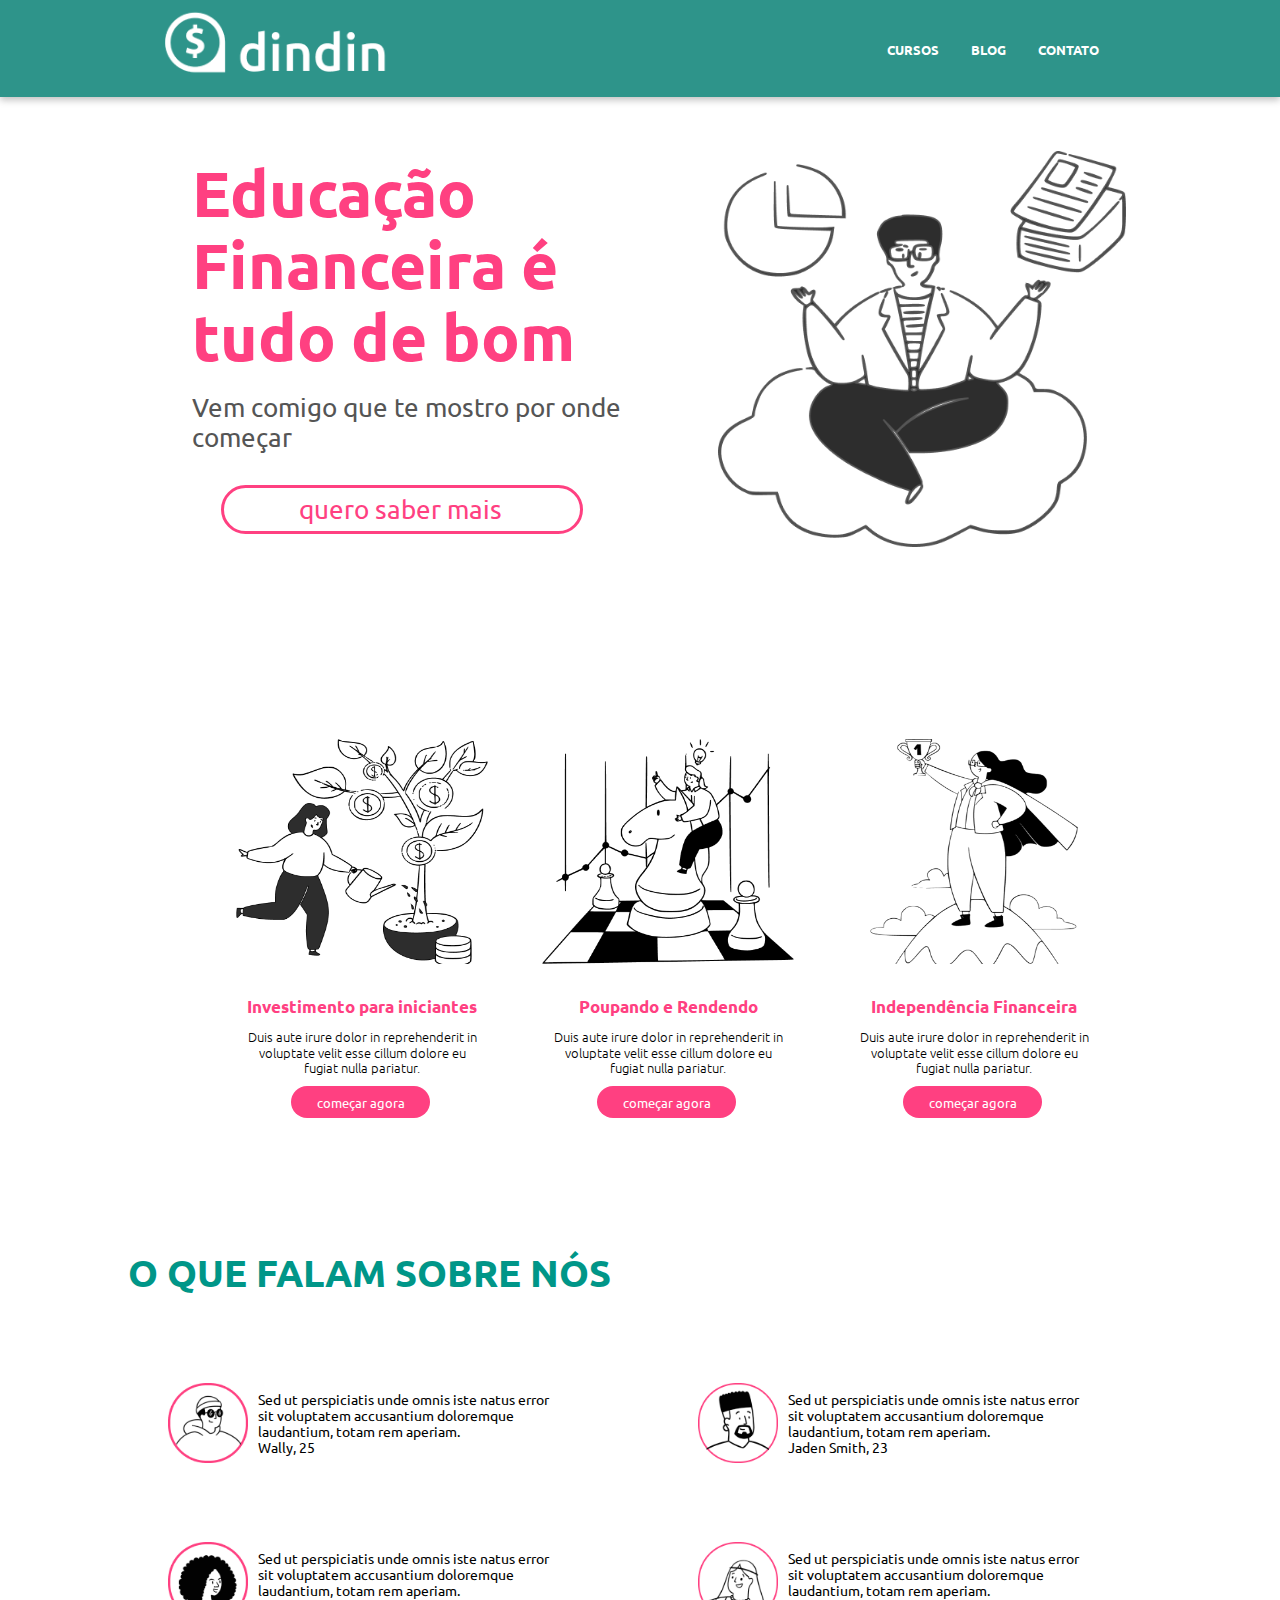
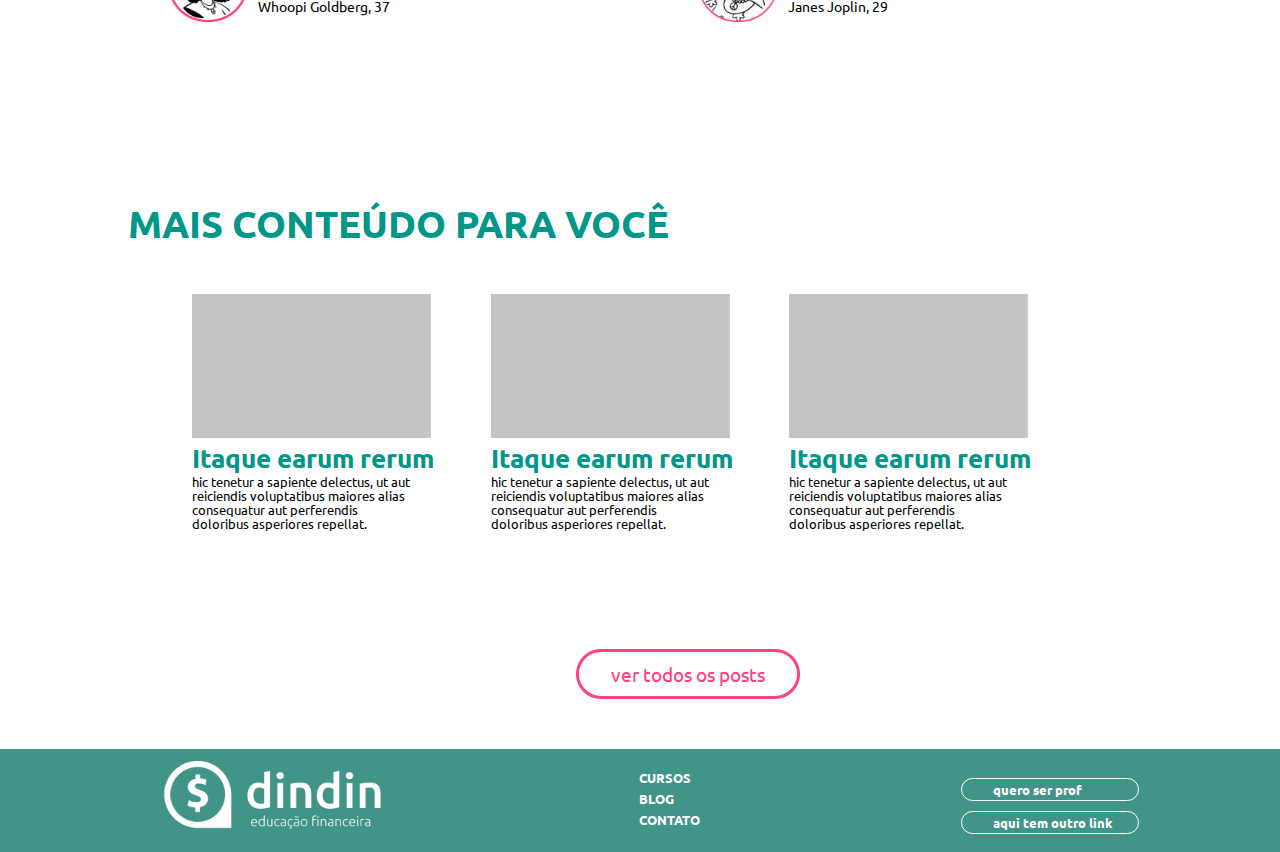
==== index.html @ 769ecaf6 "initialcommit" ====
<!DOCTYPE html>
<html lang="pt-br">
<head>
    <meta charset="UTF-8">
    <meta http-equiv="X-UA-Compatible" content="IE=edge">
    <meta name="viewport" content="width=device-width, initial-scale=1.0">
    <link rel="preconnect" href="https://fonts.gstatic.com" crossorigin>
    <link href="https://fonts.googleapis.com/css2?family=Poppins:ital,wght@0,100;0,600;1,100&family=Ubuntu:ital,wght@0,300;0,400;0,500;0,700;1,300;1,400;1,500;1,700&display=swap" rel="stylesheet"> 
    <link rel="stylesheet" href="css/styleHome.css">
    <title>Dindin - Educação Financeira</title>
    <meta name="description" content="Educação financeira é tudo de bom. Investimento para iniciantes. Poupando e rendendo. Independência financeira.">
</head>

<body>
    <header>
            <img src="images/logo-header.png" alt="logo dindin">
        <nav>
            <a href="Cursos.html">CURSOS</a>
            <a href="maisConteudo.html">BLOG</a>
            <a href="Contato.html">CONTATO</a>
        </nav>
    </header>

    <section class="s0101">
        <article>
            <h1>Educação Financeira é tudo de bom</h1>
            <p> Vem comigo que te mostro por onde começar</p>
            <a href="#">quero saber mais</a>
        </article>
        <img src="images/ilustra-banner.png" alt="banner">
    </section>

    <section class="p0102">
        <article class="p010201">
            <img src="images/ilustra-investimento.png" alt="ilustração poupando">
            <h2>Investimento para iniciantes</h2>
            <p>Duis aute irure dolor in reprehenderit in voluptate velit esse cillum dolore eu fugiat nulla pariatur.</p>
            <a href="Investimentos.html">começar agora</a>
        </article>
        <article class="p010202">
            <img src="images/ilustra-poupando.png" alt="ilustração poupando">
            <h2>Poupando e Rendendo</h2>
            <p>Duis aute irure dolor in reprehenderit in voluptate velit esse cillum dolore eu fugiat nulla pariatur.</p>
            <a href="Investimentos.html">começar agora</a>
        </article>
        <article class="p010203">
            <img src="images/ilustra-independencia.png" alt="ilustração poupando">
            <h2>Independência Financeira</h2>
            <p>Duis aute irure dolor in reprehenderit in voluptate velit esse cillum dolore eu fugiat nulla pariatur.</p>
            <a href="Investimentos.html">começar agora</a>
        </article>
    </section>

    <h1 class="p0103">O que falam sobre nós</h1>
    <section class="p0103">
        <article class="p010301">
            <img src="images/icon-wally.png" alt="Wally">
            <p>Sed ut perspiciatis unde omnis iste natus error sit voluptatem accusantium doloremque laudantium, totam rem aperiam.<br>
            Wally, 25</p>
         </article>
         <article class="p010301">
            <img src="images/icon-jaden.png" alt="Jaden Smith">
            <p>Sed ut perspiciatis unde omnis iste natus error sit voluptatem accusantium doloremque laudantium, totam rem aperiam.<br>
            Jaden Smith, 23</p>
        </article>
        <article class="p010301">
            <img src="images/icon-whoopi.png" alt="Wally">
            <p>Sed ut perspiciatis unde omnis iste natus error sit voluptatem accusantium doloremque laudantium, totam rem aperiam.<br>
            Whoopi Goldberg, 37</p>
        </article>
        <article class="p010301">
            <img class="p010301" src="images/icon-jane.png" alt="Janes Joplin">
            <p>Sed ut perspiciatis unde omnis iste natus error sit voluptatem accusantium doloremque laudantium, totam rem aperiam.<br>
            Janes Joplin, 29</p>
        </article>
    </section>

    <h1 class="p0103"><bold>Mais conteúdo para você</bold></h1>
    <section class="p0104">
        <article>
            <img src="images/maisconteudo.png" alt=""> 
            <h2>Itaque earum rerum</h2>
            <p>hic tenetur a sapiente delectus, ut aut reiciendis voluptatibus maiores alias consequatur aut perferendis doloribus asperiores repellat.</p>
        </article>
        <article>
            <img src="images/maisconteudo.png" alt="">
            <h2>Itaque earum rerum</h2>
            <p>hic tenetur a sapiente delectus, ut aut reiciendis voluptatibus maiores alias consequatur aut perferendis doloribus asperiores repellat.</p>
        </article>
        <article>
            <img src="images/maisconteudo.png" alt="">
            <h2>Itaque earum rerum</h2>
            <p>hic tenetur a sapiente delectus, ut aut reiciendis voluptatibus maiores alias consequatur aut perferendis doloribus asperiores repellat.</p>
        </article>    
    </section>
    <a class="p0104" href="#">ver todos os posts</a>

    <footer>
        <img src="images/logo-footer.png" alt="mais informações">
        <nav class="f01">
            <a href="Cursos.html">CURSOS</a>
            <a href="maisConteudo.html">BLOG</a>
            <a href="Contato.html">CONTATO</a>
        </nav>
        <nav class="f02">
        <a class="fa01" href="Contato.html">quero ser prof</a>
        <a class="fa01" href="ultima.html">aqui tem outro link</a>
        </nav>
    </footer>
        
</body>
</html>
---- css/styleHome.css ----
/*colocar background nas imagens*/

*{
    padding:0;
    margin:0;
    font-family:'Ubuntu'; 
    font-size:100%;   
}

header{  
    background:#2E948A;
    box-shadow:0px 3px 7px rgba(0, 0, 0, 0.25);  
    display: flex;   
}

header img{ 
    margin-left:12%;     
    padding:.8%;  
    max-width:25ch;
    max-height:20ch;
    width:100%;
    height:100%;
}

header nav{
    text-decoration: none; 
    color:#FFFFFF;  
    margin-left: 34%;
    padding:3%;  
}

header a{
    color:#FFFFFF;
    text-decoration: none;
    padding:2ch;   
    font-weight: bold;
    font-size:1vw;
    line-height:1ch;  
}

.s0101{
    display:flex;
    max-width:120ch;
    align-content: center;
    margin: 0 auto;
}

.s0101 h1{
    font-weight: 900;
    font-size: 5vw;
    line-height: 2ch;
    width:130%;
    margin-top:15%;
    margin-left:23%;
    color: #ff4081;
}

.s0101 p{
    font-weight: 400;
    font-size: 2vw;
    line-height: 2ch;
    width:130%;
    margin-top:5%;
    margin-left:23%;
    margin-bottom:8%;
    color: #555555;
}

.s0101 a{
    display:flex;
    width:70%;
    text-decoration:none; 
    margin-top:1%;
    margin-left:30%;
    font-weight: 400;
    font-size: 2vw;
    line-height: 2ch;
    text-align: center;
    color: #FF4081;
    border:solid #FF4081;
    padding:.5vw;
    padding-left:5ch;
    padding-right:0ch;
    border-radius:2ch;    
}

.s0101 img{
    margin-top:5%;
    margin-left:20%;
    max-width:50ch;
    max-height:44ch;
    width:100%;
    height:100%;  
    display:flex;
    justify-content: left;
    align-items:flex-end;
    margin-right:5%;
}

section.p0102{
    margin-top:15%;
    display:flex;
    max-width:120ch;
    align-content: center;
    margin-left:10%;
    justify-content:space-between;
    align-items:center;
}    

section.p0102 h2{
    color:#FF4081;
    font-weight: 700;
    font-size: 1.35vw;
    line-height: 1ch;
    margin-top:15%;
    margin-bottom:5%;  
    text-align: center;
}

section.p0102 p{
    font-weight: 300;
    font-size: 1.05vw;
    line-height: 2.2ch;
    color: #000000;
    padding:2%;
    margin-bottom: 4%;
    text-align:center;
}

section.p0102 img{
    max-width:50ch;
    max-height:25ch;
    width:100%;
    height:100%;  
    display:flex;
}

section.p0102 a{
    background: #FF4081;
    border-radius: 3.8rem;
    font-weight: 400;
    font-size: 1vw;
    line-height: 1ch;
    text-align: center;
    padding:3%;
    padding-left:10%;
    padding-right:10%;
    text-decoration: none;
    color: #FFFFFF;
    margin-left:22%;
}

article.p010201 {
    margin-left:10%;
    margin-right:2.5%;
}

article.p010202{
    margin-left:2.5%;
    margin-right:2.5%;
}

article.p010203{
    margin-right:10%;
    margin-left:2.5%;
}

h1.p0103{
    font-weight: 700;
    font-size: 3vw;
    line-height: 3ch;
    margin-top:10%;
    color: #009688;
    margin-bottom:3%;
    text-transform:uppercase;
    margin-left:10%;
}

section.p0103{     
    display:flex;
    flex-wrap: wrap;  
    margin-left:10%;
    max-width:110ch;
    align-content: center;
    justify-content: space-between;
    align-items: center;
    margin-bottom:10%;
}

section.p0103 img{
    width:20%;
    padding:2.5%;
}

section.p0103 p{
    font-size:1.1vw;
    line-height: 2ch;
    max-width:37ch;
    max-height:20ch;
    width:100%;      
}

article.p010301{
    display:flex;
    flex-wrap: wrap;
    align-items: center; 
    padding:3%;
}

section.p0104{
    display:flex;
    margin-left:15%;
    max-width:110ch;
    align-content: center;
    margin-right:15%;
    align-items: center;
    margin-bottom:10%;
}    

section.p0104 img{
    width:80%;   
}

section.p0104 h2{
    font-weight: 700;
    font-size: 2vw;
    line-height: 2.3ch;
    color: #009688;
    text-align:left;
}

section.p0104 p{
    width:75%;
    margin-bottom:2%;
    font-size:1vw;
    line-height: 2ch;
}

a.p0104{
    text-align: center;
    font-weight: 400;
    font-size: 1.5vw;
    line-height: 1ch;
    color: #FF4081;
    text-decoration: none;
    margin-left:45%;
    border:solid #FF4081;
    padding:.8%;
    padding-left:2.5%;
    padding-right:2.5%;
    border-radius:2vw;       
}

footer{
    margin-top:5%;
    background-color: #419488;
    display:flex;    
    font-weight: 400;
}

footer img{   
    margin-left:12%;     
    padding:1ch;  
    max-width:25ch;
    max-height:20ch;
    width:100%;
    height:100%;
}

footer nav{
    margin-left:17%;
    padding:2ch;   
}

footer a{
    display:flex;
    flex-direction: wrap;
    color:#FFFFFF;
    text-decoration: none;
    padding:1ch;   
    font-weight: bold;
    font-size:1vw;
    line-height:1ch;     
}

footer ul{
    text-decoration: none;
    list-style: none;
    margin-left:50%;   
}

a.fa01{
    border: #FFFFFF solid;
    border-radius:2ch;
    padding-right:3.5ch;
    padding-left:4.5ch;
    margin-top:1.5ch;
    border-width: .2ch;
    padding-bottom:1ch;
    text-align: center;
}

@media (max-width:622px){
    .s0101 a{
        border-width: .2ch;
    }

    a.p0104{
        border-width: .01ch;
    }

    section.p0103{
        flex-direction:column;
        font-size:120%;
        justify-content: center;
    }

}    
@media (max-width:412px){
    .p0101{ 
        text-align:center;
        justify-content: center;   
    }

    .p0101 img{
        order: +1;
    }

    .s0101 a{
        border-width: .2ch;
    }

    .p0102{
        
        text-align:center;
        justify-content: center; 
    }

    section.p0103{
        flex-direction:column;
        font-size:120%;
        justify-content: center;
    }

    a.p0104{
        border-width: .01ch;
    }

    section.p0104 p{
        margin-top:1%;
        margin-bottom:-4%;
    }
}
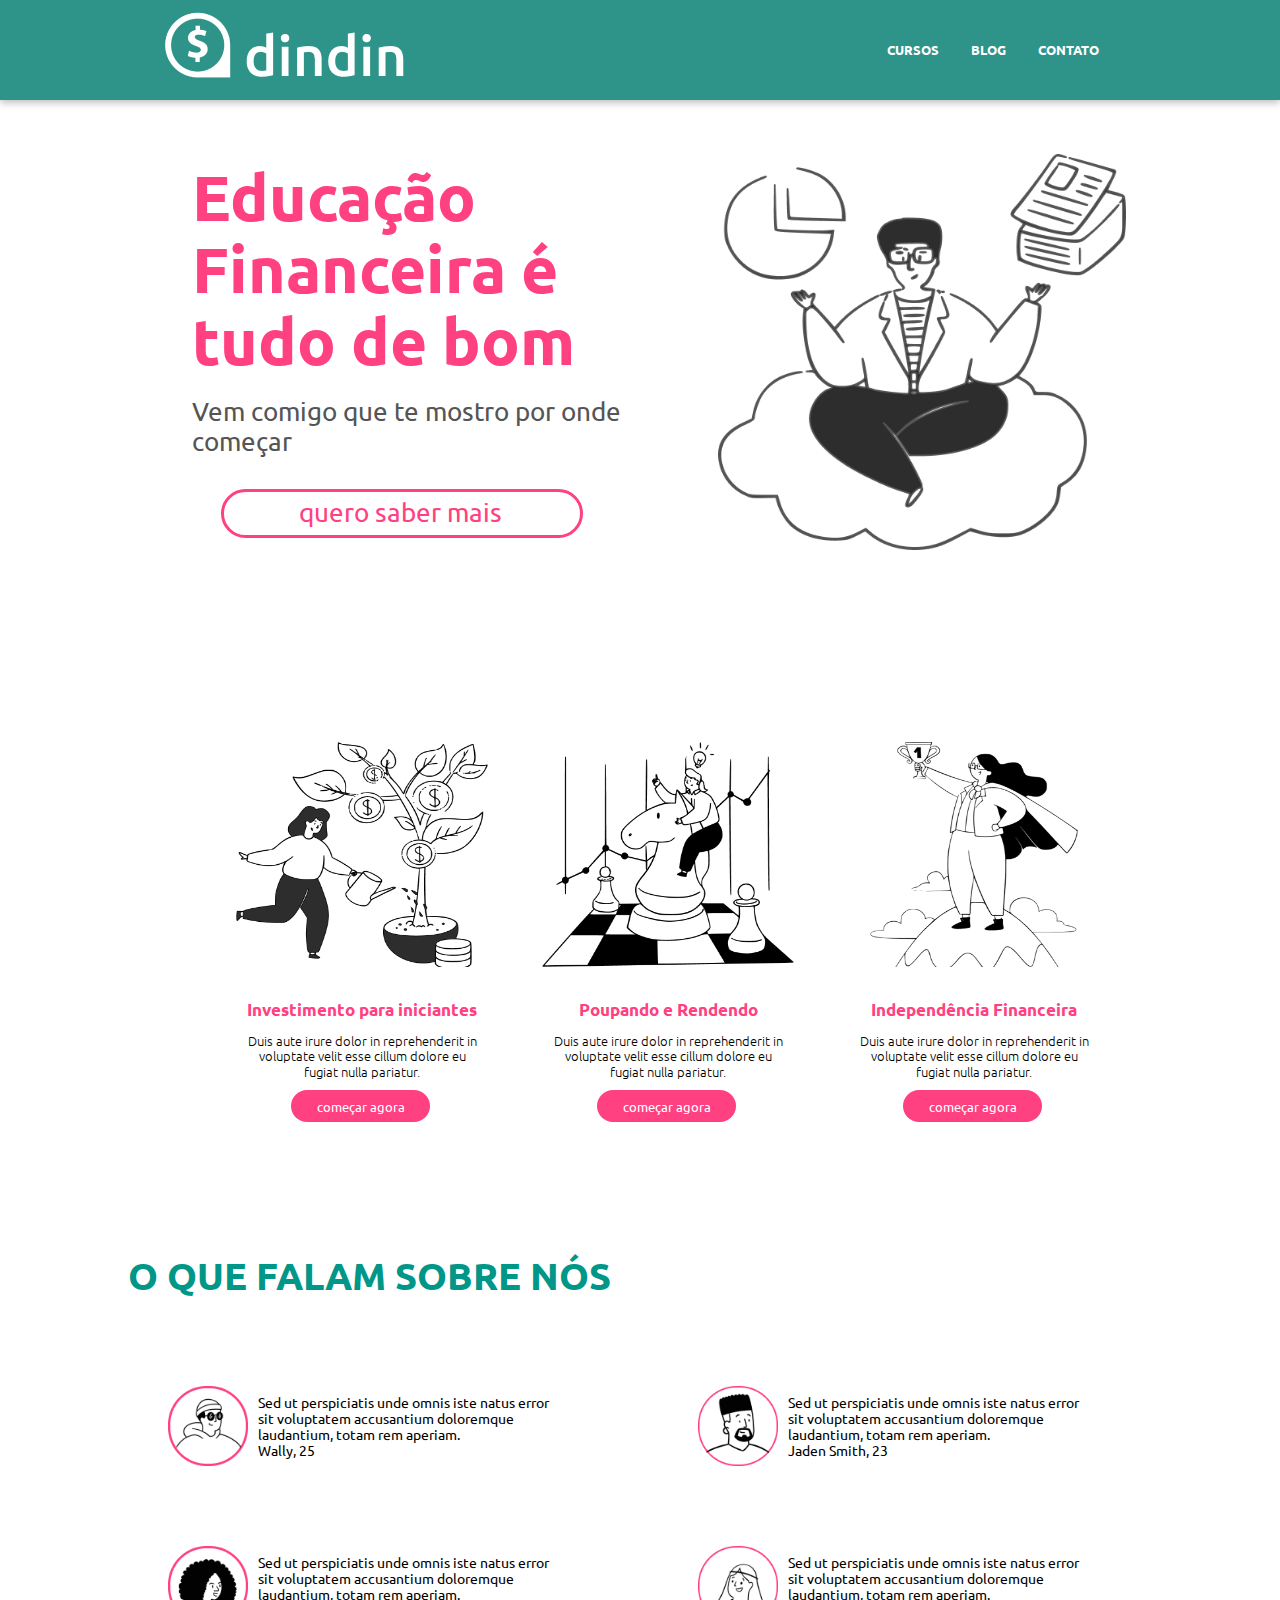
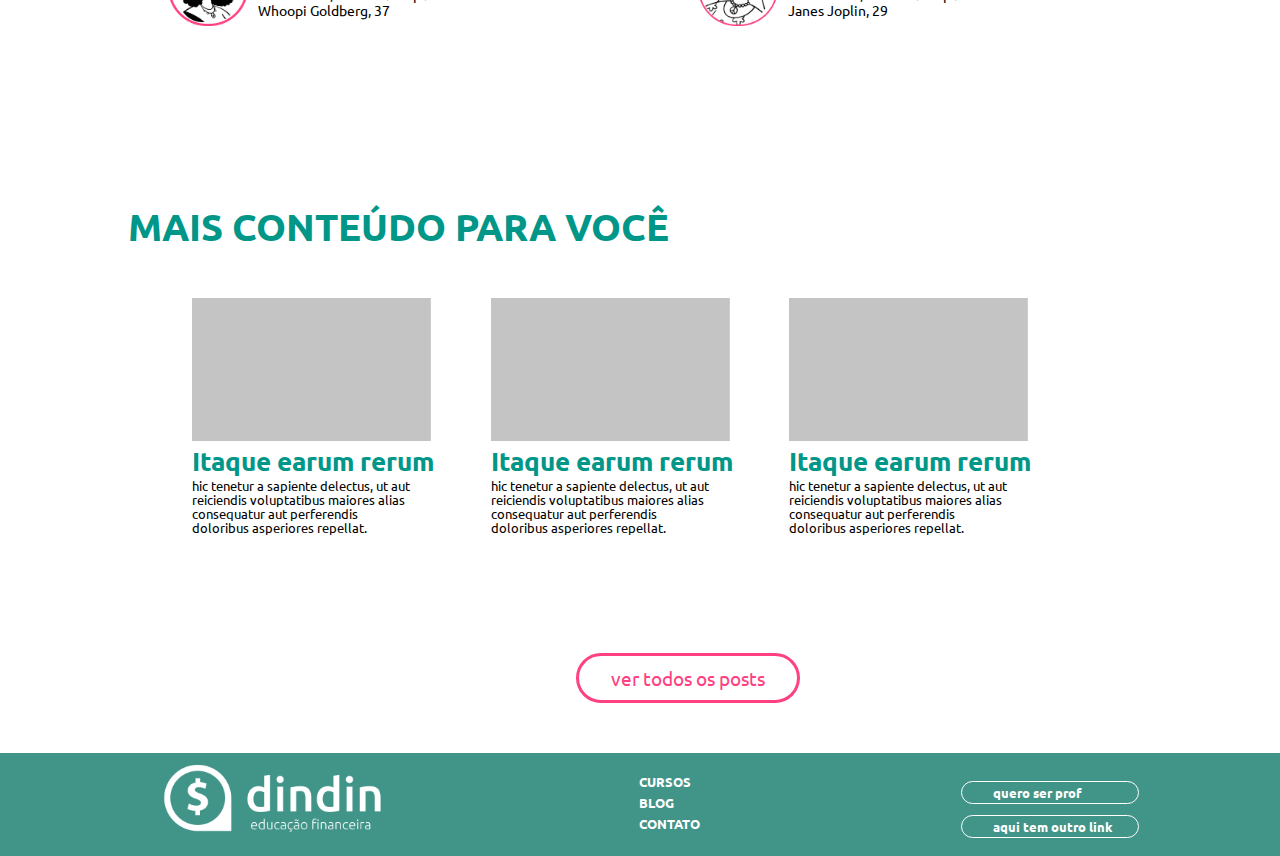
==== commit 0b99aa77: "header fix" ====
--- a/index.html
+++ b/index.html
@@ -13,11 +13,13 @@
 
 <body>
     <header>
+        <a class="link01" href="index.html">
             <img src="images/logo-header.png" alt="logo dindin">
+        </a>
         <nav>
-            <a href="Cursos.html">CURSOS</a>
-            <a href="maisConteudo.html">BLOG</a>
-            <a href="Contato.html">CONTATO</a>
+            <a class="link02" href="Cursos.html">CURSOS</a>
+            <a class="link02" href="maisConteudo.html">BLOG</a>
+            <a class="link02" href="Contato.html">CONTATO</a>
         </nav>
     </header>
 
--- a/css/styleHome.css
+++ b/css/styleHome.css
@@ -13,7 +13,7 @@
     display: flex;   
 }
 
-header img{ 
+header a.link01{ 
     margin-left:12%;     
     padding:.8%;  
     max-width:25ch;
@@ -29,7 +29,7 @@
     padding:3%;  
 }
 
-header a{
+header a.link02{
     color:#FFFFFF;
     text-decoration: none;
     padding:2ch;   
